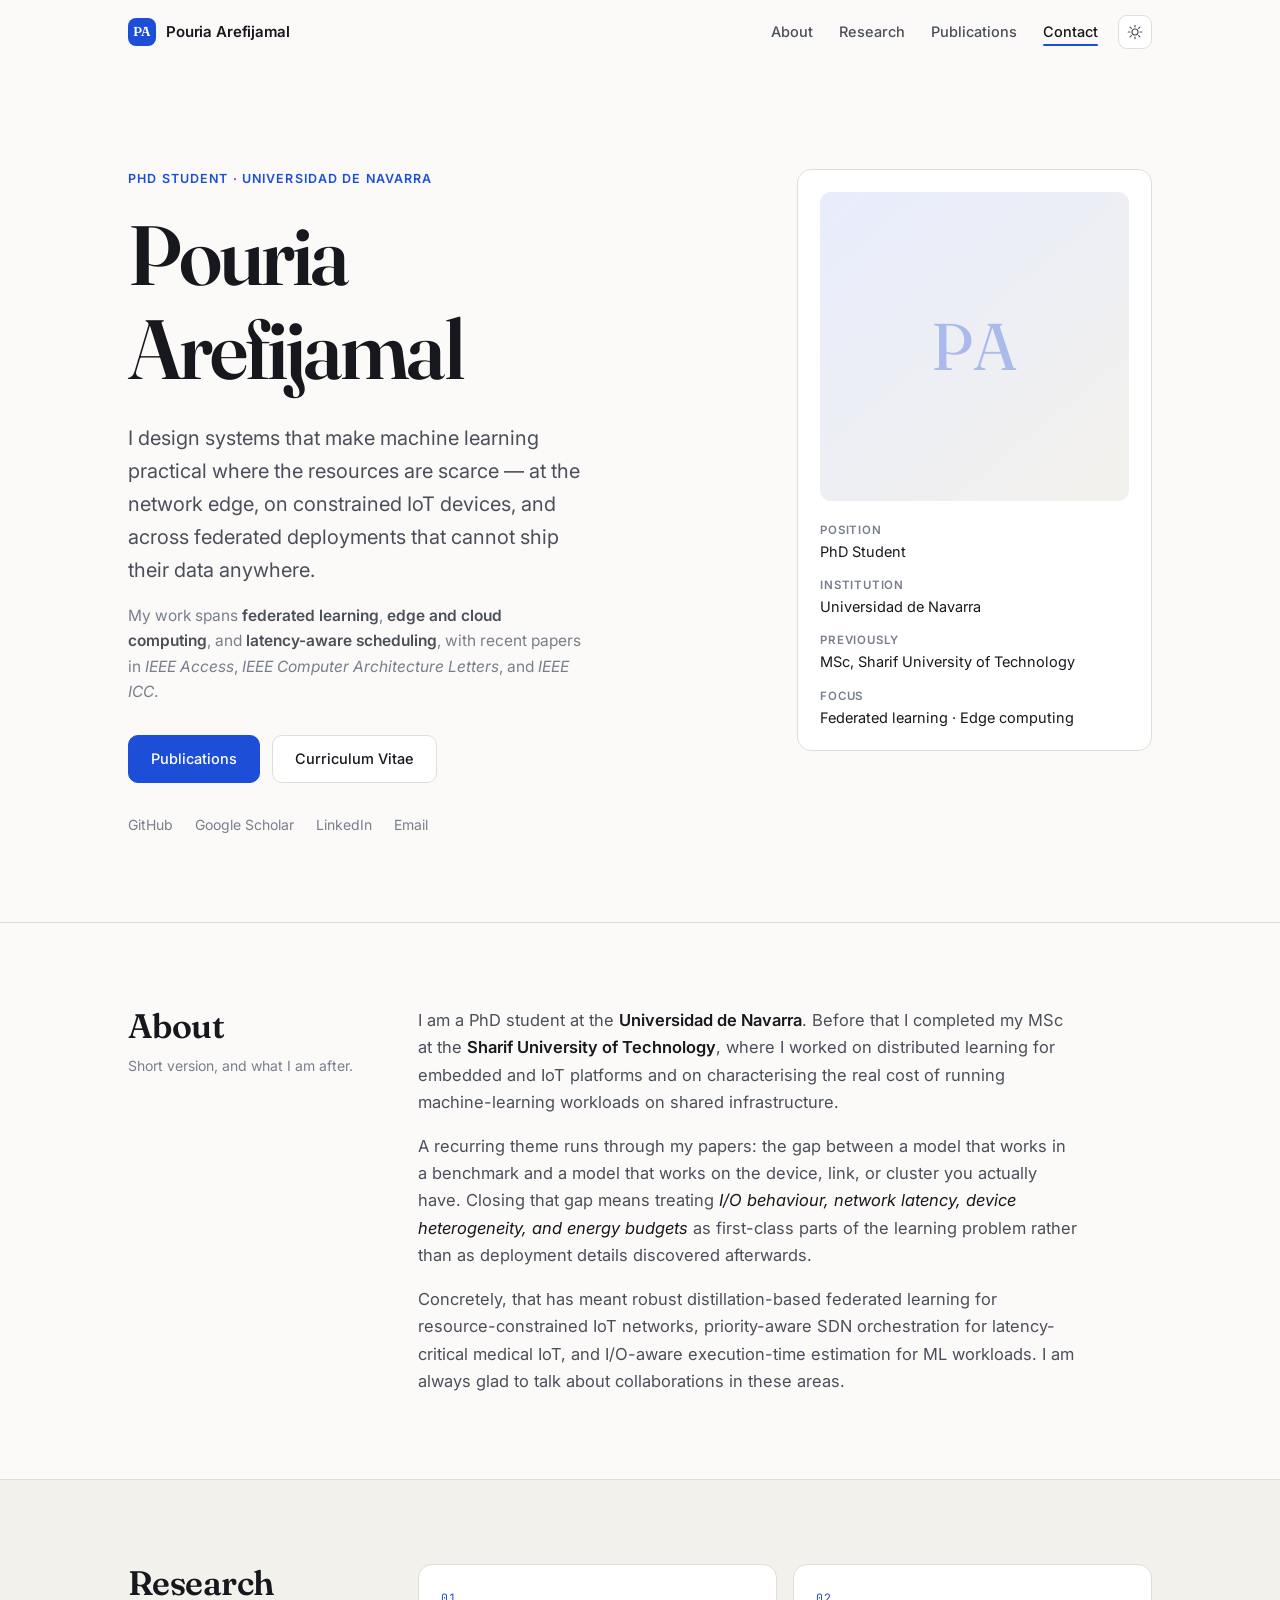
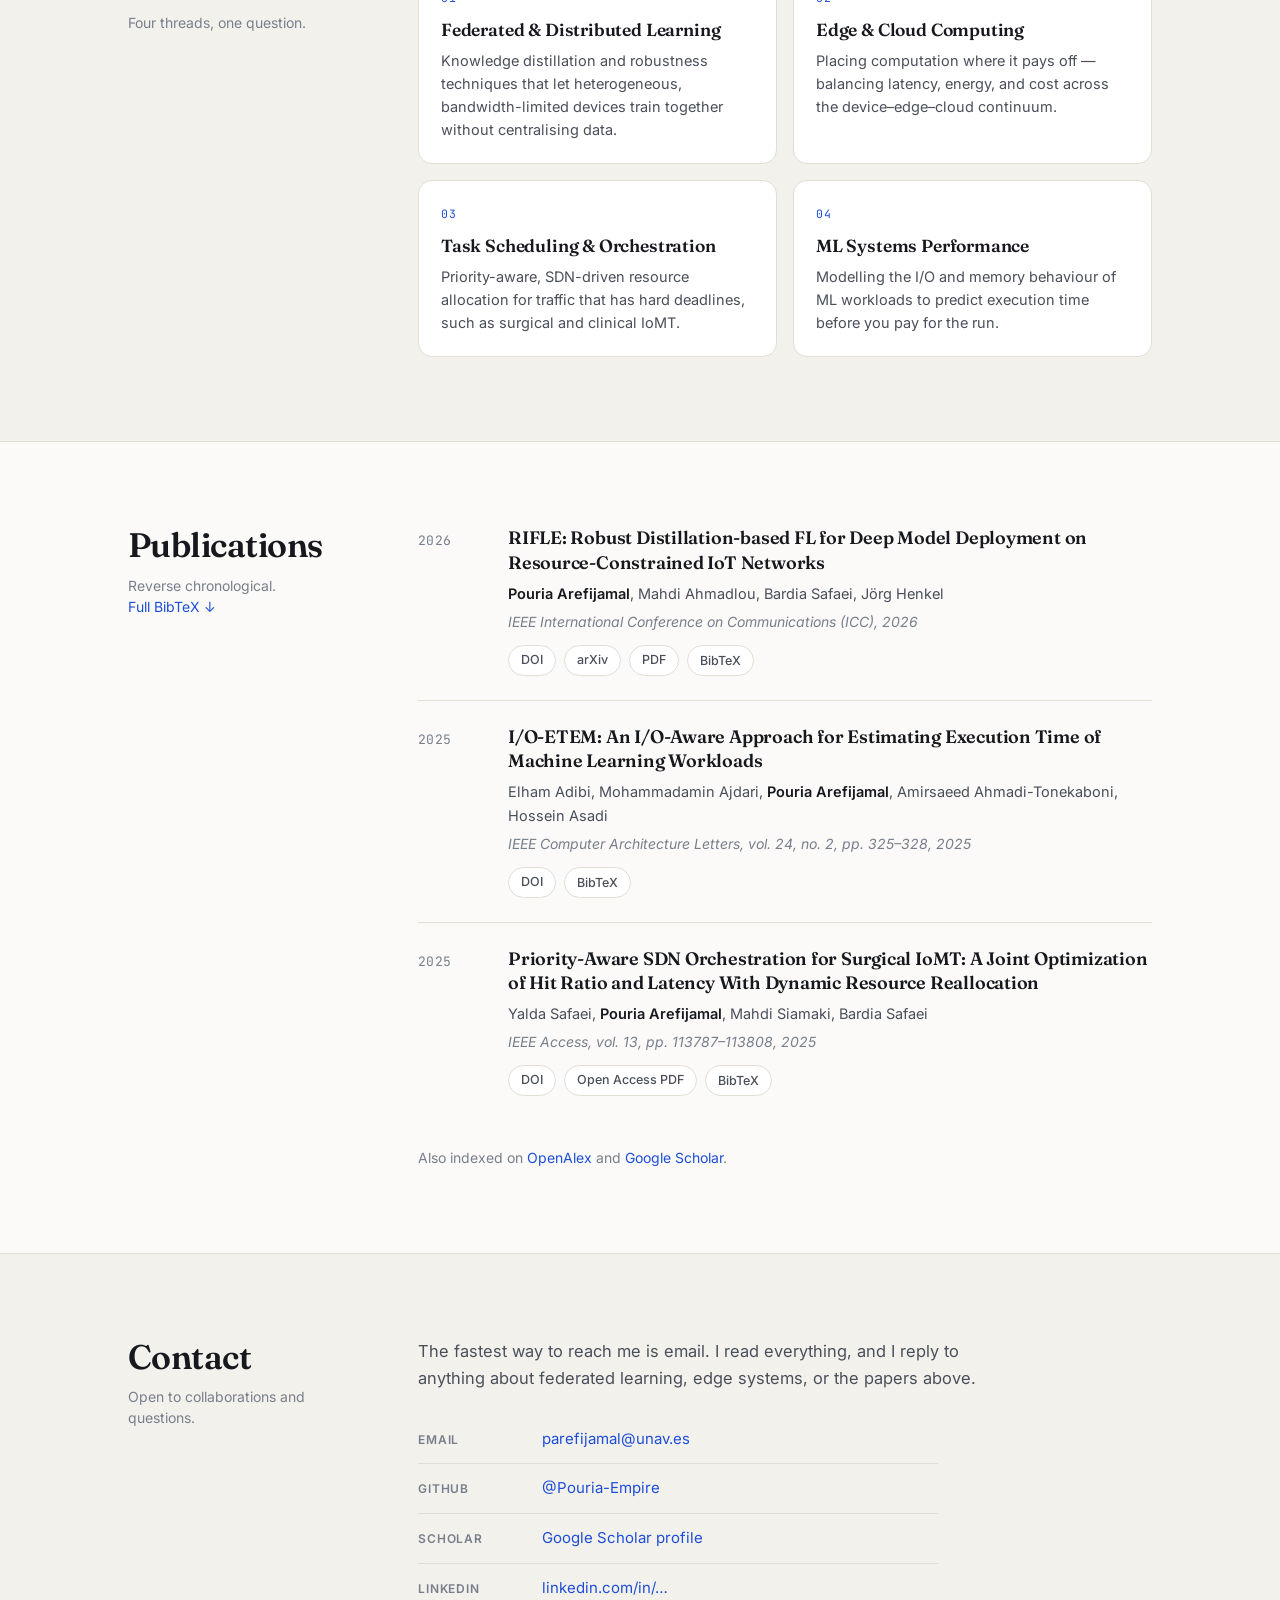
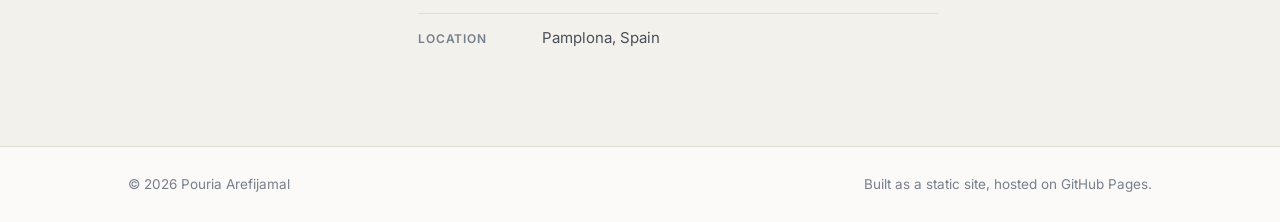
==== index.html @ 4aa2e579 "Personal academic website" ====
<!DOCTYPE html>
<html lang="en">
<head>
<meta charset="utf-8">
<meta name="viewport" content="width=device-width, initial-scale=1">
<title>Pouria Arefijamal — PhD Student, Universidad de Navarra</title>
<meta name="description" content="Pouria Arefijamal is a PhD student at the Universidad de Navarra working on edge computing, federated learning, and resource-aware distributed systems.">
<meta name="author" content="Pouria Arefijamal">
<link rel="canonical" href="https://pouria-empire.github.io/">

<meta property="og:type" content="profile">
<meta property="og:title" content="Pouria Arefijamal">
<meta property="og:description" content="PhD student at the Universidad de Navarra. Edge computing, federated learning, and resource-aware distributed systems.">
<meta property="og:url" content="https://pouria-empire.github.io/">
<meta name="twitter:card" content="summary">

<link rel="icon" href="data:image/svg+xml,<svg xmlns='http://www.w3.org/2000/svg' viewBox='0 0 100 100'><rect width='100' height='100' rx='22' fill='%231d4ed8'/><text y='.9em' x='50%25' text-anchor='middle' font-size='62' font-family='Georgia,serif' fill='white'>P</text></svg>">

<link rel="preconnect" href="https://fonts.googleapis.com">
<link rel="preconnect" href="https://fonts.gstatic.com" crossorigin>
<link href="https://fonts.googleapis.com/css2?family=Fraunces:opsz,wght@9..144,400;9..144,600&family=Inter:wght@400;500;600&family=JetBrains+Mono:wght@400&display=swap" rel="stylesheet">
<link rel="stylesheet" href="assets/css/style.css">

<script type="application/ld+json">
{
  "@context": "https://schema.org",
  "@type": "Person",
  "name": "Pouria Arefijamal",
  "jobTitle": "PhD Student",
  "affiliation": { "@type": "CollegeOrUniversity", "name": "Universidad de Navarra" },
  "alumniOf": { "@type": "CollegeOrUniversity", "name": "Sharif University of Technology" },
  "url": "https://pouria-empire.github.io/",
  "sameAs": [
    "https://github.com/Pouria-Empire",
    "https://scholar.google.com/citations?user=PLACEHOLDER"
  ],
  "knowsAbout": ["Edge Computing", "Federated Learning", "Cloud Computing", "Task Scheduling", "Internet of Things"]
}
</script>
</head>
<body>
<a class="skip" href="#main">Skip to content</a>

<header class="nav">
  <div class="wrap nav-inner">
    <a class="brand" href="#top"><span class="brand-mark">PA</span> <span class="brand-text">Pouria Arefijamal</span></a>
    <nav>
      <ul class="nav-links">
        <li><a href="#about">About</a></li>
        <li><a href="#research">Research</a></li>
        <li><a href="#publications">Publications</a></li>
        <li><a href="#contact">Contact</a></li>
      </ul>
    </nav>
    <button id="theme-toggle" class="theme-btn" type="button" aria-label="Switch colour theme">
      <svg class="i-sun" viewBox="0 0 24 24" aria-hidden="true"><circle cx="12" cy="12" r="4.5"/><path d="M12 1.8v2.6M12 19.6v2.6M4.6 4.6l1.9 1.9M17.5 17.5l1.9 1.9M1.8 12h2.6M19.6 12h2.6M4.6 19.4l1.9-1.9M17.5 6.5l1.9-1.9"/></svg>
      <svg class="i-moon" viewBox="0 0 24 24" aria-hidden="true"><path d="M20.5 14.6A8.6 8.6 0 0 1 9.4 3.5a8.6 8.6 0 1 0 11.1 11.1z"/></svg>
    </button>
  </div>
</header>

<main id="main">

<section id="top" class="hero">
  <div class="wrap hero-grid">
    <div class="hero-text">
      <p class="eyebrow">PhD Student · Universidad de Navarra</p>
      <h1>Pouria<br>Arefijamal</h1>
      <p class="lede">
        I design systems that make machine learning practical where the resources
        are scarce — at the network edge, on constrained IoT devices, and across
        federated deployments that cannot ship their data anywhere.
      </p>
      <p class="sub">
        My work spans <strong>federated learning</strong>, <strong>edge and cloud computing</strong>,
        and <strong>latency-aware scheduling</strong>, with recent papers in
        <em>IEEE Access</em>, <em>IEEE Computer Architecture Letters</em>, and <em>IEEE ICC</em>.
      </p>
      <div class="cta-row">
        <a class="btn btn-primary" href="#publications">Publications</a>
        <a class="btn" href="assets/cv.pdf">Curriculum Vitae</a>
      </div>
      <ul class="social">
        <li><a href="https://github.com/Pouria-Empire" rel="me noopener" target="_blank">GitHub</a></li>
        <li><a href="https://scholar.google.com/citations?user=PLACEHOLDER" rel="me noopener" target="_blank">Google Scholar</a></li>
        <li><a href="https://www.linkedin.com/in/POUR-LINKEDIN-SLUG" rel="me noopener" target="_blank">LinkedIn</a></li>
        <li><a href="mailto:parefijamal@unav.es">Email</a></li>
      </ul>
    </div>

    <aside class="hero-card">
      <div class="portrait" id="portrait">
        <img src="assets/img/portrait.jpg" alt="Portrait of Pouria Arefijamal"
             onerror="this.closest('.portrait').classList.add('is-empty');this.remove();">
        <span class="portrait-fallback" aria-hidden="true">PA</span>
      </div>
      <dl class="facts">
        <div><dt>Position</dt><dd>PhD Student</dd></div>
        <div><dt>Institution</dt><dd>Universidad de Navarra</dd></div>
        <div><dt>Previously</dt><dd>MSc, Sharif University of Technology</dd></div>
        <div><dt>Focus</dt><dd>Federated learning · Edge computing</dd></div>
      </dl>
    </aside>
  </div>
</section>

<section id="about" class="band">
  <div class="wrap two-col">
    <div class="col-head">
      <h2>About</h2>
      <p class="col-note">Short version, and what I am after.</p>
    </div>
    <div class="col-body prose">
      <p>
        I am a PhD student at the <strong>Universidad de Navarra</strong>. Before that I
        completed my MSc at the <strong>Sharif University of Technology</strong>, where I worked
        on distributed learning for embedded and IoT platforms and on characterising the
        real cost of running machine-learning workloads on shared infrastructure.
      </p>
      <p>
        A recurring theme runs through my papers: the gap between a model that works in
        a benchmark and a model that works on the device, link, or cluster you actually have.
        Closing that gap means treating <em>I/O behaviour, network latency, device
        heterogeneity, and energy budgets</em> as first-class parts of the learning
        problem rather than as deployment details discovered afterwards.
      </p>
      <p>
        Concretely, that has meant robust distillation-based federated learning for
        resource-constrained IoT networks, priority-aware SDN orchestration for
        latency-critical medical IoT, and I/O-aware execution-time estimation for
        ML workloads. I am always glad to talk about collaborations in these areas.
      </p>
    </div>
  </div>
</section>

<section id="research" class="band alt">
  <div class="wrap two-col">
    <div class="col-head">
      <h2>Research</h2>
      <p class="col-note">Four threads, one question.</p>
    </div>
    <div class="col-body">
      <ul class="cards">
        <li class="card">
          <span class="card-num">01</span>
          <h3>Federated &amp; Distributed Learning</h3>
          <p>Knowledge distillation and robustness techniques that let heterogeneous,
             bandwidth-limited devices train together without centralising data.</p>
        </li>
        <li class="card">
          <span class="card-num">02</span>
          <h3>Edge &amp; Cloud Computing</h3>
          <p>Placing computation where it pays off — balancing latency, energy, and
             cost across the device–edge–cloud continuum.</p>
        </li>
        <li class="card">
          <span class="card-num">03</span>
          <h3>Task Scheduling &amp; Orchestration</h3>
          <p>Priority-aware, SDN-driven resource allocation for traffic that has
             hard deadlines, such as surgical and clinical IoMT.</p>
        </li>
        <li class="card">
          <span class="card-num">04</span>
          <h3>ML Systems Performance</h3>
          <p>Modelling the I/O and memory behaviour of ML workloads to predict
             execution time before you pay for the run.</p>
        </li>
      </ul>
    </div>
  </div>
</section>

<section id="publications" class="band">
  <div class="wrap two-col">
    <div class="col-head">
      <h2>Publications</h2>
      <p class="col-note">Reverse chronological. <a href="publications.bib">Full BibTeX ↓</a></p>
    </div>
    <div class="col-body">
      <ol class="pubs">

        <li class="pub" id="pub-rifle">
          <div class="pub-year">2026</div>
          <div class="pub-body">
            <h3 class="pub-title">RIFLE: Robust Distillation-based FL for Deep Model Deployment on Resource-Constrained IoT Networks</h3>
            <p class="pub-authors"><strong>Pouria Arefijamal</strong>, Mahdi Ahmadlou, Bardia Safaei, Jörg Henkel</p>
            <p class="pub-venue">IEEE International Conference on Communications (ICC), 2026</p>
            <p class="pub-links">
              <a href="https://doi.org/10.1109/icc59461.2026.11586932" target="_blank" rel="noopener">DOI</a>
              <a href="https://arxiv.org/abs/2602.08446" target="_blank" rel="noopener">arXiv</a>
              <a href="https://arxiv.org/pdf/2602.08446" target="_blank" rel="noopener">PDF</a>
              <button class="bib-btn" type="button" data-bib="rifle">BibTeX</button>
            </p>
            <pre class="bib" id="bib-rifle" hidden>@inproceedings{arefijamal2026rifle,
  title     = {{RIFLE}: Robust Distillation-based {FL} for Deep Model Deployment on Resource-Constrained {IoT} Networks},
  author    = {Arefijamal, Pouria and Ahmadlou, Mahdi and Safaei, Bardia and Henkel, J{\"o}rg},
  booktitle = {IEEE International Conference on Communications (ICC)},
  year      = {2026},
  doi       = {10.1109/ICC59461.2026.11586932}
}</pre>
          </div>
        </li>

        <li class="pub" id="pub-ioetem">
          <div class="pub-year">2025</div>
          <div class="pub-body">
            <h3 class="pub-title">I/O-ETEM: An I/O-Aware Approach for Estimating Execution Time of Machine Learning Workloads</h3>
            <p class="pub-authors">Elham Adibi, Mohammadamin Ajdari, <strong>Pouria Arefijamal</strong>, Amirsaeed Ahmadi-Tonekaboni, Hossein Asadi</p>
            <p class="pub-venue">IEEE Computer Architecture Letters, vol. 24, no. 2, pp. 325–328, 2025</p>
            <p class="pub-links">
              <a href="https://doi.org/10.1109/lca.2025.3620629" target="_blank" rel="noopener">DOI</a>
              <button class="bib-btn" type="button" data-bib="ioetem">BibTeX</button>
            </p>
            <pre class="bib" id="bib-ioetem" hidden>@article{adibi2025ioetem,
  title   = {{I/O-ETEM}: An {I/O}-Aware Approach for Estimating Execution Time of Machine Learning Workloads},
  author  = {Adibi, Elham and Ajdari, Mohammadamin and Arefijamal, Pouria and Ahmadi-Tonekaboni, Amirsaeed and Asadi, Hossein},
  journal = {IEEE Computer Architecture Letters},
  volume  = {24},
  number  = {2},
  pages   = {325--328},
  year    = {2025},
  doi     = {10.1109/LCA.2025.3620629}
}</pre>
          </div>
        </li>

        <li class="pub" id="pub-iomt">
          <div class="pub-year">2025</div>
          <div class="pub-body">
            <h3 class="pub-title">Priority-Aware SDN Orchestration for Surgical IoMT: A Joint Optimization of Hit Ratio and Latency With Dynamic Resource Reallocation</h3>
            <p class="pub-authors">Yalda Safaei, <strong>Pouria Arefijamal</strong>, Mahdi Siamaki, Bardia Safaei</p>
            <p class="pub-venue">IEEE Access, vol. 13, pp. 113787–113808, 2025</p>
            <p class="pub-links">
              <a href="https://doi.org/10.1109/access.2025.3583899" target="_blank" rel="noopener">DOI</a>
              <a href="https://doi.org/10.1109/access.2025.3583899" target="_blank" rel="noopener">Open Access PDF</a>
              <button class="bib-btn" type="button" data-bib="iomt">BibTeX</button>
            </p>
            <pre class="bib" id="bib-iomt" hidden>@article{safaei2025priority,
  title   = {Priority-Aware {SDN} Orchestration for Surgical {IoMT}: A Joint Optimization of Hit Ratio and Latency With Dynamic Resource Reallocation},
  author  = {Safaei, Yalda and Arefijamal, Pouria and Siamaki, Mahdi and Safaei, Bardia},
  journal = {IEEE Access},
  volume  = {13},
  pages   = {113787--113808},
  year    = {2025},
  doi     = {10.1109/ACCESS.2025.3583899}
}</pre>
          </div>
        </li>

      </ol>
      <p class="pub-foot">
        Also indexed on
        <a href="https://openalex.org/A5118664038" target="_blank" rel="noopener">OpenAlex</a> and
        <a href="https://scholar.google.com/citations?user=PLACEHOLDER" target="_blank" rel="noopener">Google Scholar</a>.
      </p>
    </div>
  </div>
</section>

<section id="contact" class="band alt">
  <div class="wrap two-col">
    <div class="col-head">
      <h2>Contact</h2>
      <p class="col-note">Open to collaborations and questions.</p>
    </div>
    <div class="col-body">
      <p class="contact-lede">
        The fastest way to reach me is email. I read everything, and I reply to
        anything about federated learning, edge systems, or the papers above.
      </p>
      <ul class="contact-list">
        <li><span>Email</span><a href="mailto:parefijamal@unav.es">parefijamal@unav.es</a></li>
        <li><span>GitHub</span><a href="https://github.com/Pouria-Empire" target="_blank" rel="noopener">@Pouria-Empire</a></li>
        <li><span>Scholar</span><a href="https://scholar.google.com/citations?user=PLACEHOLDER" target="_blank" rel="noopener">Google Scholar profile</a></li>
        <li><span>LinkedIn</span><a href="https://www.linkedin.com/in/POUR-LINKEDIN-SLUG" target="_blank" rel="noopener">linkedin.com/in/…</a></li>
        <li><span>Location</span><span class="plain">Pamplona, Spain</span></li>
      </ul>
    </div>
  </div>
</section>

</main>

<footer class="foot">
  <div class="wrap foot-inner">
    <p>© <span id="year">2026</span> Pouria Arefijamal</p>
    <p class="foot-meta">Built as a static site, hosted on GitHub Pages.</p>
  </div>
</footer>

<script src="assets/js/main.js"></script>
</body>
</html>
---- assets/css/style.css ----
/* ---------- tokens ---------- */
:root{
  --bg:#fbfaf8;
  --bg-alt:#f3f1ec;
  --surface:#ffffff;
  --ink:#16181d;
  --ink-soft:#4a4f5a;
  --ink-mute:#787f8c;
  --line:#e2ded6;
  --accent:#1d4ed8;
  --accent-soft:#e8edfd;
  --radius:14px;
  --serif:"Fraunces",Georgia,"Times New Roman",serif;
  --sans:"Inter",system-ui,-apple-system,"Segoe UI",sans-serif;
  --mono:"JetBrains Mono",ui-monospace,"SF Mono",Menlo,monospace;
  --wrap:1080px;
}
@media (prefers-color-scheme:dark){
  :root:not([data-theme="light"]){
    --bg:#0e1013;
    --bg-alt:#14171c;
    --surface:#181c22;
    --ink:#eceef2;
    --ink-soft:#b3bac6;
    --ink-mute:#858d9b;
    --line:#262b33;
    --accent:#7ea2ff;
    --accent-soft:#1b2540;
  }
}
:root[data-theme="dark"]{
  --bg:#0e1013;
  --bg-alt:#14171c;
  --surface:#181c22;
  --ink:#eceef2;
  --ink-soft:#b3bac6;
  --ink-mute:#858d9b;
  --line:#262b33;
  --accent:#7ea2ff;
  --accent-soft:#1b2540;
}

/* ---------- base ---------- */
*{box-sizing:border-box}
html{scroll-behavior:smooth;scroll-padding-top:80px}
body{
  margin:0;background:var(--bg);color:var(--ink);
  font-family:var(--sans);font-size:16.5px;line-height:1.65;
  -webkit-font-smoothing:antialiased;
}
a{color:var(--accent);text-decoration:none}
a:hover{text-decoration:underline;text-underline-offset:3px}
h1,h2,h3{font-family:var(--serif);font-weight:600;letter-spacing:-.015em;line-height:1.12;margin:0}
.wrap{max-width:var(--wrap);margin:0 auto;padding:0 28px}
.skip{position:absolute;left:-9999px}
.skip:focus{left:12px;top:12px;z-index:99;background:var(--accent);color:#fff;padding:10px 16px;border-radius:8px}
:focus-visible{outline:2px solid var(--accent);outline-offset:3px;border-radius:4px}

/* ---------- nav ---------- */
.nav{
  position:sticky;top:0;z-index:50;
  background:color-mix(in srgb,var(--bg) 85%,transparent);
  backdrop-filter:blur(12px);border-bottom:1px solid transparent;
  transition:border-color .2s;
}
.nav.scrolled{border-bottom-color:var(--line)}
.nav-inner{display:flex;align-items:center;gap:20px;height:64px}
.brand{
  display:flex;align-items:center;gap:10px;color:var(--ink);
  font-weight:600;font-size:15px;letter-spacing:-.01em;margin-right:auto;
}
.brand:hover{text-decoration:none}
.brand-mark{
  display:grid;place-items:center;width:28px;height:28px;border-radius:8px;
  background:var(--accent);color:#fff;font-family:var(--serif);font-size:13px;
}
.nav-inner>nav{min-width:0;overflow-x:auto;overflow-y:hidden;padding-bottom:8px;margin-bottom:-8px;scrollbar-width:none;-ms-overflow-style:none}
.nav-inner>nav::-webkit-scrollbar{display:none}
.nav-links{display:flex;flex-wrap:nowrap;gap:26px;list-style:none;margin:0;padding:0;white-space:nowrap}
.nav-links a{color:var(--ink-soft);font-size:14.5px;font-weight:500;position:relative}
.nav-links a:hover{color:var(--ink);text-decoration:none}
.nav-links a.active{color:var(--ink)}
.nav-links a.active::after{
  content:"";position:absolute;left:0;right:0;bottom:-6px;height:2px;
  background:var(--accent);border-radius:2px;
}
.theme-btn{
  display:grid;place-items:center;width:34px;height:34px;flex:none;
  border:1px solid var(--line);border-radius:9px;background:var(--surface);
  color:var(--ink-soft);cursor:pointer;transition:color .15s,border-color .15s;
}
.theme-btn:hover{color:var(--ink);border-color:var(--ink-mute)}
.theme-btn svg{width:16px;height:16px;fill:none;stroke:currentColor;stroke-width:1.7;stroke-linecap:round}
.i-moon{display:none}
:root[data-theme="dark"] .i-sun{display:none}
:root[data-theme="dark"] .i-moon{display:block}
@media (prefers-color-scheme:dark){
  :root:not([data-theme="light"]) .i-sun{display:none}
  :root:not([data-theme="light"]) .i-moon{display:block}
}
/* small screens: keep navigation, drop the wordmark */
@media (max-width:660px){
  .brand-text{display:none}
  .brand{margin-right:12px}
  .nav-inner{gap:12px}
  .nav-links{gap:16px}
  .nav-links a{font-size:13.5px}
}
@media (max-width:420px){
  .wrap{padding:0 16px}
  .nav-links{gap:12px}
  .nav-links a{font-size:12.5px}
}
@media (max-width:380px){
  .wrap{padding:0 14px}
  .nav-inner{gap:8px}
  .nav-links{gap:10px}
  .nav-links a{font-size:11.5px;letter-spacing:-.01em}
}

/* ---------- hero ---------- */
.hero{padding:clamp(56px,9vw,104px) 0 clamp(48px,7vw,84px)}
.hero-grid{display:grid;grid-template-columns:minmax(0,1.45fr) minmax(0,.85fr);gap:clamp(32px,5vw,64px);align-items:start}
.eyebrow{
  margin:0 0 18px;font-size:12.5px;font-weight:600;letter-spacing:.09em;
  text-transform:uppercase;color:var(--accent);
}
.hero h1{font-size:clamp(46px,8.2vw,84px);letter-spacing:-.035em;margin-bottom:26px}
.lede{font-size:clamp(17.5px,2.1vw,20px);color:var(--ink-soft);margin:0 0 16px;max-width:36ch}
.sub{font-size:15.5px;color:var(--ink-mute);margin:0 0 30px;max-width:46ch}
.sub strong{color:var(--ink-soft);font-weight:600}
.cta-row{display:flex;flex-wrap:wrap;gap:12px;margin-bottom:28px}
.btn{
  display:inline-block;padding:11px 22px;border-radius:10px;
  border:1px solid var(--line);background:var(--surface);
  color:var(--ink);font-size:14.5px;font-weight:500;transition:all .15s;
}
.btn:hover{text-decoration:none;border-color:var(--ink-mute);transform:translateY(-1px)}
.btn-primary{background:var(--accent);border-color:var(--accent);color:#fff}
.btn-primary:hover{filter:brightness(1.08);border-color:var(--accent)}
.social{display:flex;flex-wrap:wrap;gap:8px 22px;list-style:none;margin:0;padding:0}
.social a{font-size:14px;color:var(--ink-mute)}
.social a:hover{color:var(--accent)}

.hero-card{
  background:var(--surface);border:1px solid var(--line);
  border-radius:var(--radius);padding:22px;
}
.portrait{
  position:relative;aspect-ratio:1/1;border-radius:11px;overflow:hidden;
  background:linear-gradient(140deg,var(--accent-soft),var(--bg-alt));
  display:grid;place-items:center;margin-bottom:20px;
}
.portrait img{width:100%;height:100%;object-fit:cover;display:block;position:relative;z-index:1}
.portrait-fallback{
  position:absolute;font-family:var(--serif);font-size:clamp(48px,7vw,66px);
  color:var(--accent);opacity:.32;letter-spacing:.02em;
}
.facts{margin:0;display:grid;gap:14px}
.facts>div{display:grid;gap:2px}
.facts dt{font-size:11.5px;font-weight:600;letter-spacing:.07em;text-transform:uppercase;color:var(--ink-mute)}
.facts dd{margin:0;font-size:14.5px;color:var(--ink);line-height:1.4}
@media (max-width:840px){
  .hero-grid{grid-template-columns:1fr}
  .hero-card{max-width:400px}
}

/* ---------- bands ---------- */
.band{padding:clamp(52px,7vw,84px) 0;border-top:1px solid var(--line)}
.band.alt{background:var(--bg-alt)}
.two-col{display:grid;grid-template-columns:minmax(0,230px) minmax(0,1fr);gap:clamp(28px,5vw,60px);align-items:start}
.col-head h2{font-size:clamp(26px,3.4vw,34px);margin-bottom:10px}
.col-note{margin:0;font-size:14px;color:var(--ink-mute);line-height:1.5}
.col-note a{white-space:nowrap}
@media (max-width:760px){.two-col{grid-template-columns:1fr;gap:24px}}

.prose p{margin:0 0 17px;color:var(--ink-soft);max-width:66ch;font-size:16.5px}
.prose p:last-child{margin-bottom:0}
.prose strong{color:var(--ink);font-weight:600}
.prose em{color:var(--ink)}

/* ---------- research cards ---------- */
.cards{list-style:none;margin:0;padding:0;display:grid;grid-template-columns:repeat(auto-fit,minmax(250px,1fr));gap:16px}
.card{
  position:relative;background:var(--surface);border:1px solid var(--line);
  border-radius:var(--radius);padding:24px 22px 22px;transition:transform .18s,border-color .18s;
}
.card:hover{transform:translateY(-3px);border-color:var(--accent)}
.card-num{
  display:block;font-family:var(--mono);font-size:11.5px;color:var(--accent);
  letter-spacing:.06em;margin-bottom:12px;
}
.card h3{font-size:17.5px;margin-bottom:9px;letter-spacing:-.01em}
.card p{margin:0;font-size:14.5px;color:var(--ink-soft);line-height:1.6}

/* ---------- publications ---------- */
.pubs{list-style:none;margin:0;padding:0;counter-reset:none}
.pub{display:grid;grid-template-columns:70px minmax(0,1fr);gap:20px;padding:24px 0;border-top:1px solid var(--line)}
.pub:first-child{border-top:none;padding-top:0}
.pub-year{
  font-family:var(--mono);font-size:13px;color:var(--ink-mute);
  padding-top:4px;letter-spacing:.02em;
}
.pub-title{font-size:18px;line-height:1.35;margin-bottom:7px;letter-spacing:-.012em}
.pub-authors{margin:0 0 4px;font-size:14.5px;color:var(--ink-soft)}
.pub-authors strong{color:var(--ink);font-weight:600}
.pub-venue{margin:0 0 12px;font-size:14px;color:var(--ink-mute);font-style:italic}
.pub-links{display:flex;flex-wrap:wrap;gap:8px;margin:0}
.pub-links a,.bib-btn{
  display:inline-block;padding:4px 12px;border-radius:999px;
  border:1px solid var(--line);background:var(--surface);
  font-size:12.5px;font-weight:500;color:var(--ink-soft);
  font-family:var(--sans);cursor:pointer;transition:all .15s;
}
.pub-links a:hover,.bib-btn:hover{
  text-decoration:none;color:var(--accent);border-color:var(--accent);background:var(--accent-soft);
}
.bib-btn.open{color:var(--accent);border-color:var(--accent);background:var(--accent-soft)}
.bib{
  margin:14px 0 0;padding:16px;border-radius:10px;overflow-x:auto;
  background:var(--bg-alt);border:1px solid var(--line);
  font-family:var(--mono);font-size:12.5px;line-height:1.65;color:var(--ink-soft);
  white-space:pre;
}
.band.alt .bib{background:var(--bg)}
.pub-foot{margin:26px 0 0;font-size:14px;color:var(--ink-mute)}
@media (max-width:560px){
  .pub{grid-template-columns:1fr;gap:8px}
  .pub-year{padding-top:0}
}

/* ---------- contact ---------- */
.contact-lede{margin:0 0 22px;color:var(--ink-soft);max-width:56ch}
.contact-list{list-style:none;margin:0;padding:0;display:grid;gap:0;max-width:520px}
.contact-list li{
  display:grid;grid-template-columns:110px minmax(0,1fr);gap:14px;
  padding:12px 0;border-bottom:1px solid var(--line);align-items:baseline;
}
.contact-list li:last-child{border-bottom:none}
.contact-list span{font-size:12px;font-weight:600;letter-spacing:.07em;text-transform:uppercase;color:var(--ink-mute)}
.contact-list .plain{font-size:15px;font-weight:400;letter-spacing:0;text-transform:none;color:var(--ink-soft)}
.contact-list a{font-size:15px;word-break:break-word}
@media (max-width:460px){.contact-list li{grid-template-columns:1fr;gap:3px}}

/* ---------- footer ---------- */
.foot{border-top:1px solid var(--line);padding:26px 0;background:var(--bg)}
.foot-inner{display:flex;flex-wrap:wrap;gap:8px 20px;justify-content:space-between;align-items:center}
.foot p{margin:0;font-size:13.5px;color:var(--ink-mute)}

/* ---------- motion ---------- */
.reveal{opacity:0;transform:translateY(14px)}
.reveal.in{opacity:1;transform:none;transition:opacity .55s ease,transform .55s cubic-bezier(.22,.7,.3,1)}
@media (prefers-reduced-motion:reduce){
  html{scroll-behavior:auto}
  .reveal,.reveal.in{opacity:1;transform:none;transition:none}
  .card:hover,.btn:hover{transform:none}
}
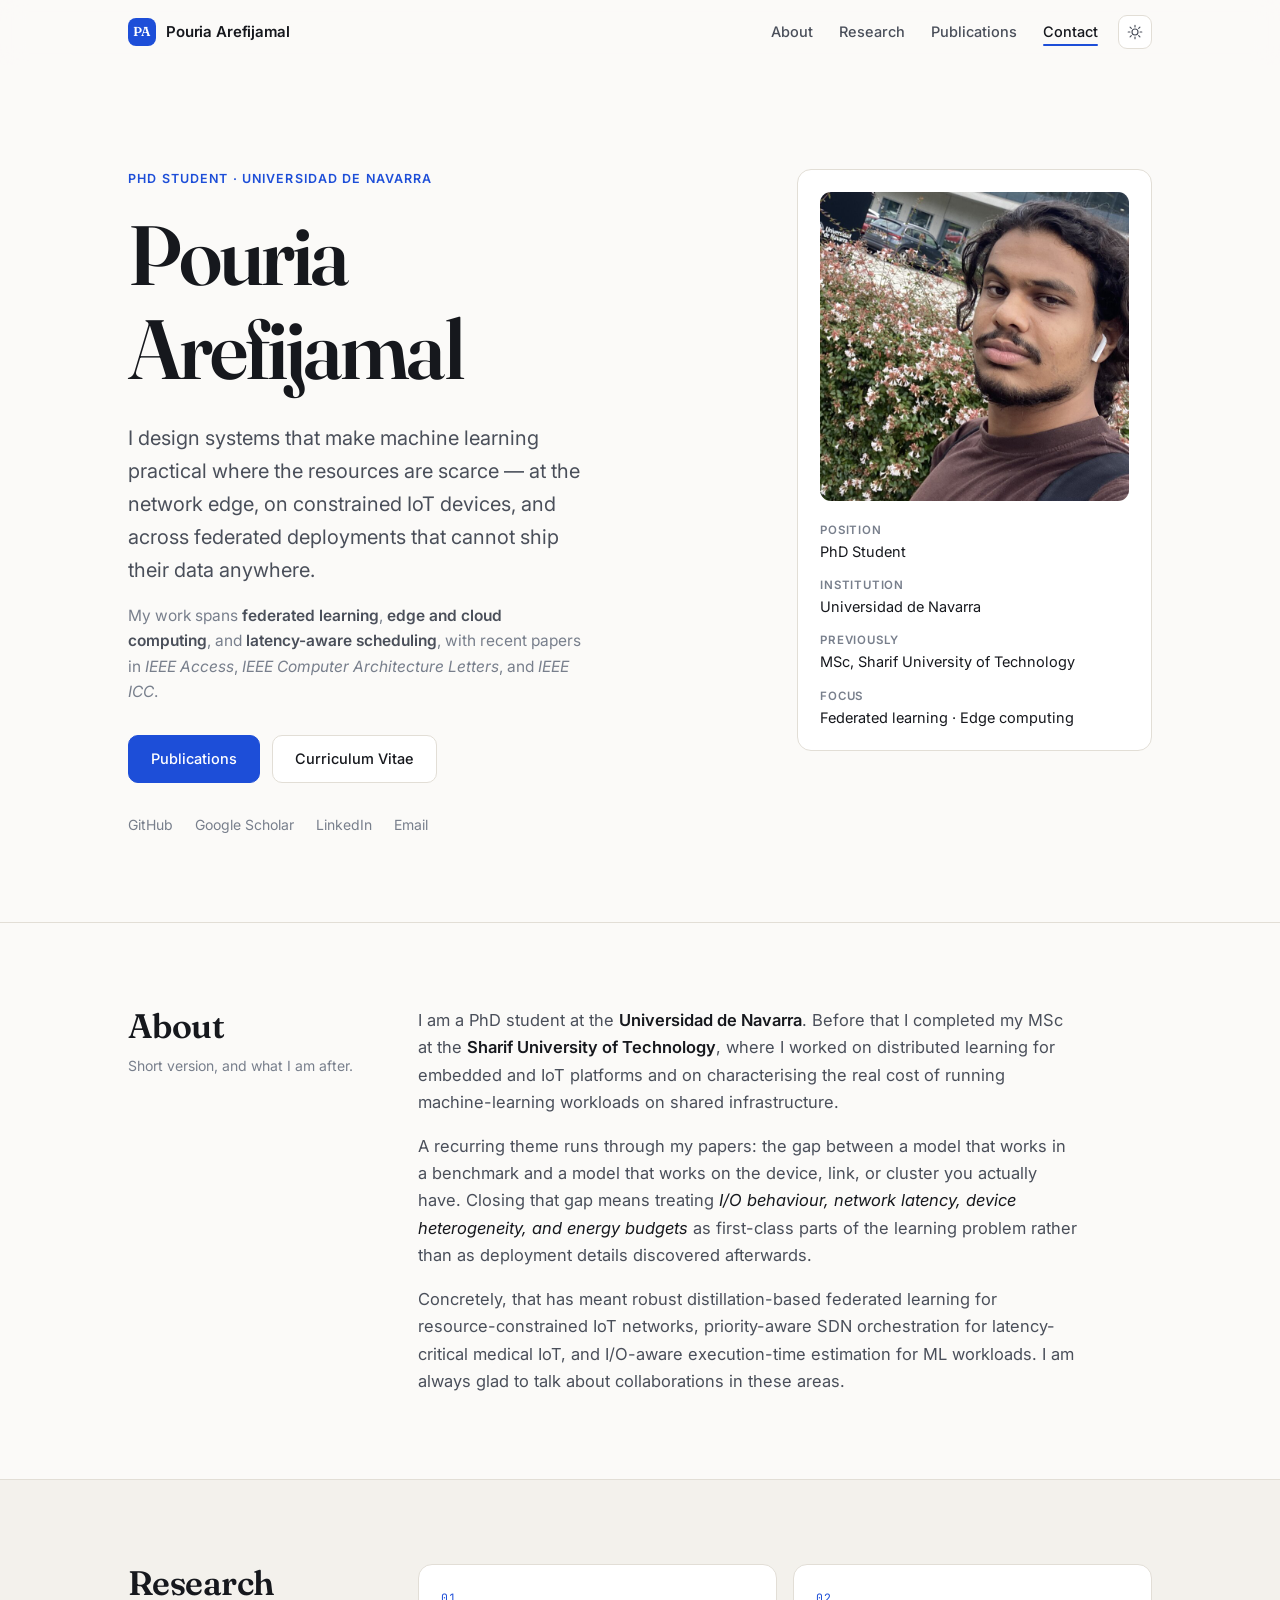
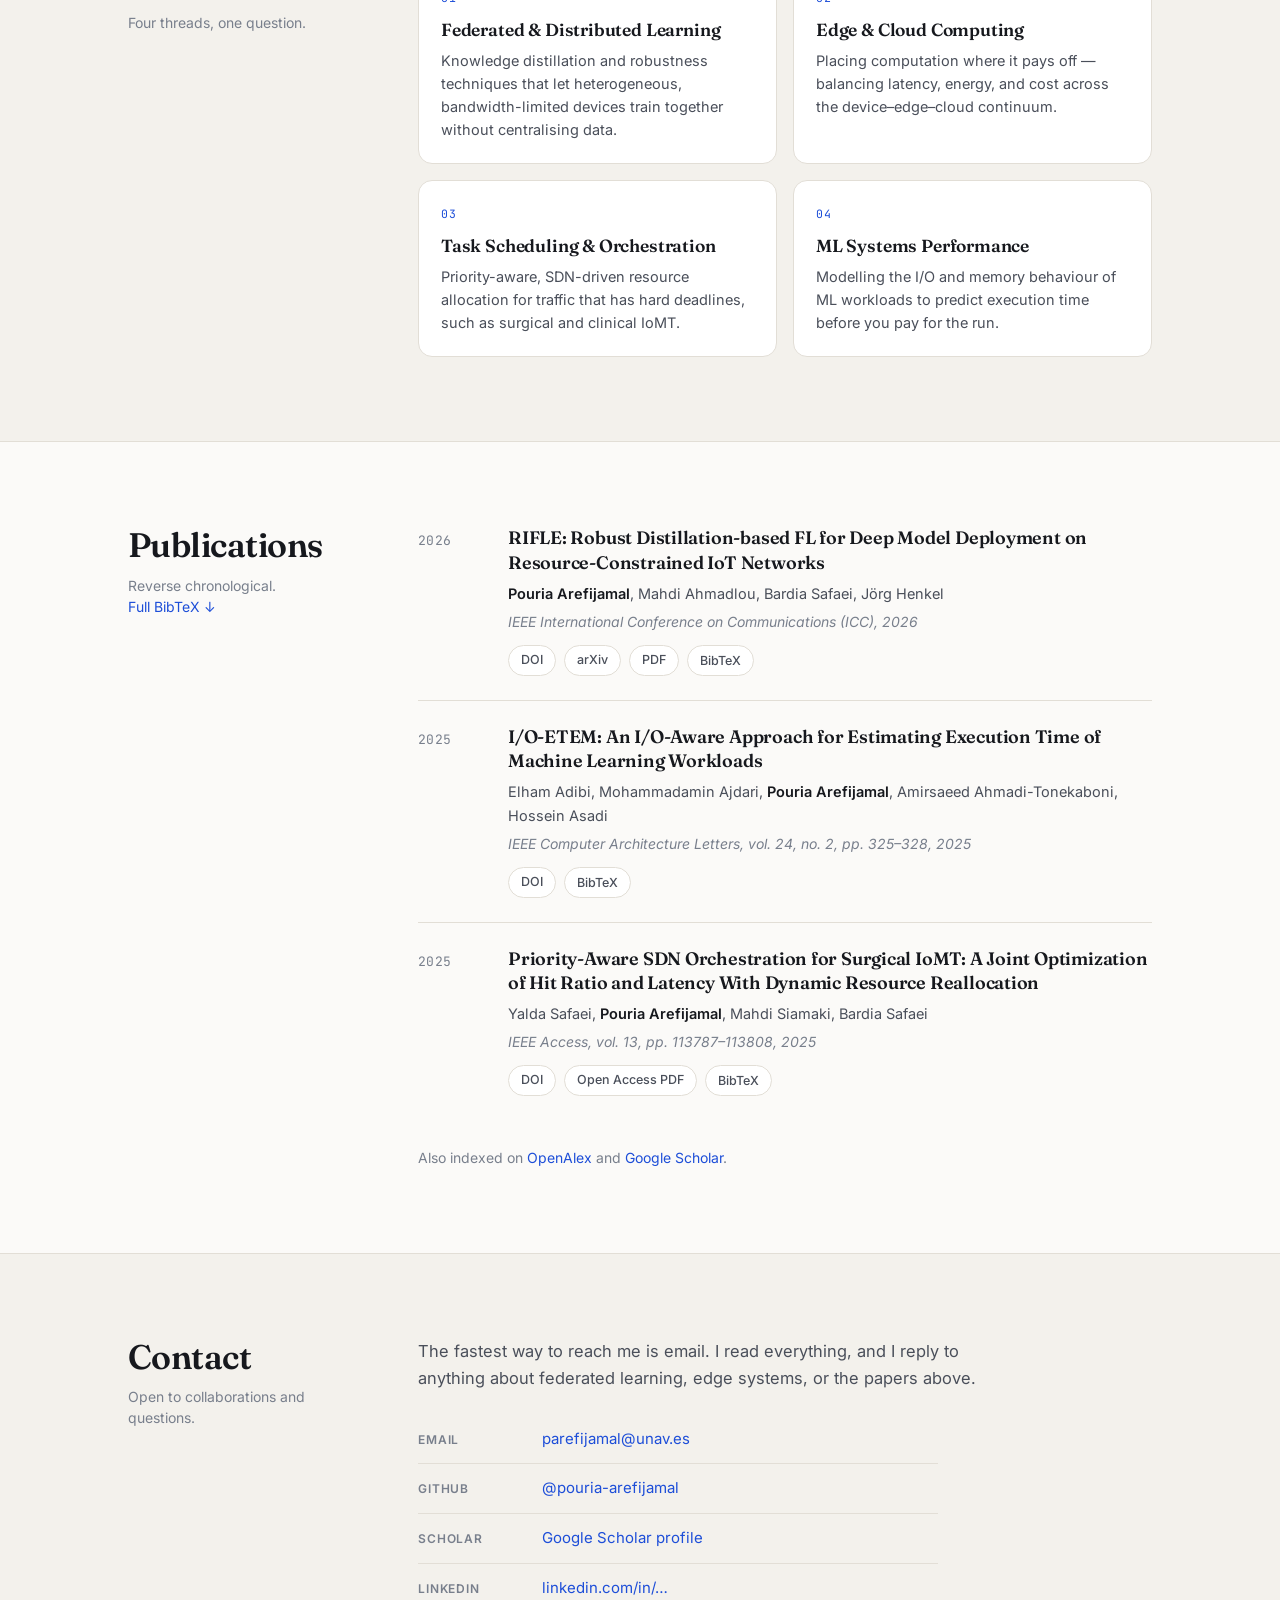
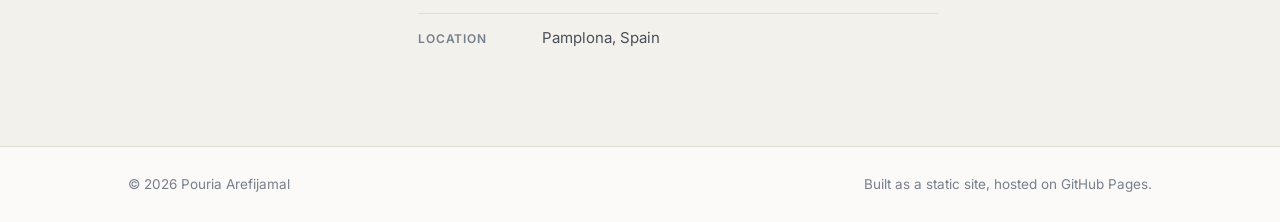
==== commit a01be4d3: "Add portrait photo and switch site URL to pouria-arefijamal.github.io" ====
--- a/index.html
+++ b/index.html
@@ -6,12 +6,12 @@
 <title>Pouria Arefijamal — PhD Student, Universidad de Navarra</title>
 <meta name="description" content="Pouria Arefijamal is a PhD student at the Universidad de Navarra working on edge computing, federated learning, and resource-aware distributed systems.">
 <meta name="author" content="Pouria Arefijamal">
-<link rel="canonical" href="https://pouria-empire.github.io/">
+<link rel="canonical" href="https://pouria-arefijamal.github.io/">
 
 <meta property="og:type" content="profile">
 <meta property="og:title" content="Pouria Arefijamal">
 <meta property="og:description" content="PhD student at the Universidad de Navarra. Edge computing, federated learning, and resource-aware distributed systems.">
-<meta property="og:url" content="https://pouria-empire.github.io/">
+<meta property="og:url" content="https://pouria-arefijamal.github.io/">
 <meta name="twitter:card" content="summary">
 
 <link rel="icon" href="data:image/svg+xml,<svg xmlns='http://www.w3.org/2000/svg' viewBox='0 0 100 100'><rect width='100' height='100' rx='22' fill='%231d4ed8'/><text y='.9em' x='50%25' text-anchor='middle' font-size='62' font-family='Georgia,serif' fill='white'>P</text></svg>">
@@ -29,9 +29,9 @@
   "jobTitle": "PhD Student",
   "affiliation": { "@type": "CollegeOrUniversity", "name": "Universidad de Navarra" },
   "alumniOf": { "@type": "CollegeOrUniversity", "name": "Sharif University of Technology" },
-  "url": "https://pouria-empire.github.io/",
+  "url": "https://pouria-arefijamal.github.io/",
   "sameAs": [
-    "https://github.com/Pouria-Empire",
+    "https://github.com/pouria-arefijamal",
     "https://scholar.google.com/citations?user=PLACEHOLDER"
   ],
   "knowsAbout": ["Edge Computing", "Federated Learning", "Cloud Computing", "Task Scheduling", "Internet of Things"]
@@ -81,7 +81,7 @@
         <a class="btn" href="assets/cv.pdf">Curriculum Vitae</a>
       </div>
       <ul class="social">
-        <li><a href="https://github.com/Pouria-Empire" rel="me noopener" target="_blank">GitHub</a></li>
+        <li><a href="https://github.com/pouria-arefijamal" rel="me noopener" target="_blank">GitHub</a></li>
         <li><a href="https://scholar.google.com/citations?user=PLACEHOLDER" rel="me noopener" target="_blank">Google Scholar</a></li>
         <li><a href="https://www.linkedin.com/in/POUR-LINKEDIN-SLUG" rel="me noopener" target="_blank">LinkedIn</a></li>
         <li><a href="mailto:parefijamal@unav.es">Email</a></li>
@@ -271,7 +271,7 @@
       </p>
       <ul class="contact-list">
         <li><span>Email</span><a href="mailto:parefijamal@unav.es">parefijamal@unav.es</a></li>
-        <li><span>GitHub</span><a href="https://github.com/Pouria-Empire" target="_blank" rel="noopener">@Pouria-Empire</a></li>
+        <li><span>GitHub</span><a href="https://github.com/pouria-arefijamal" target="_blank" rel="noopener">@pouria-arefijamal</a></li>
         <li><span>Scholar</span><a href="https://scholar.google.com/citations?user=PLACEHOLDER" target="_blank" rel="noopener">Google Scholar profile</a></li>
         <li><span>LinkedIn</span><a href="https://www.linkedin.com/in/POUR-LINKEDIN-SLUG" target="_blank" rel="noopener">linkedin.com/in/…</a></li>
         <li><span>Location</span><span class="plain">Pamplona, Spain</span></li>
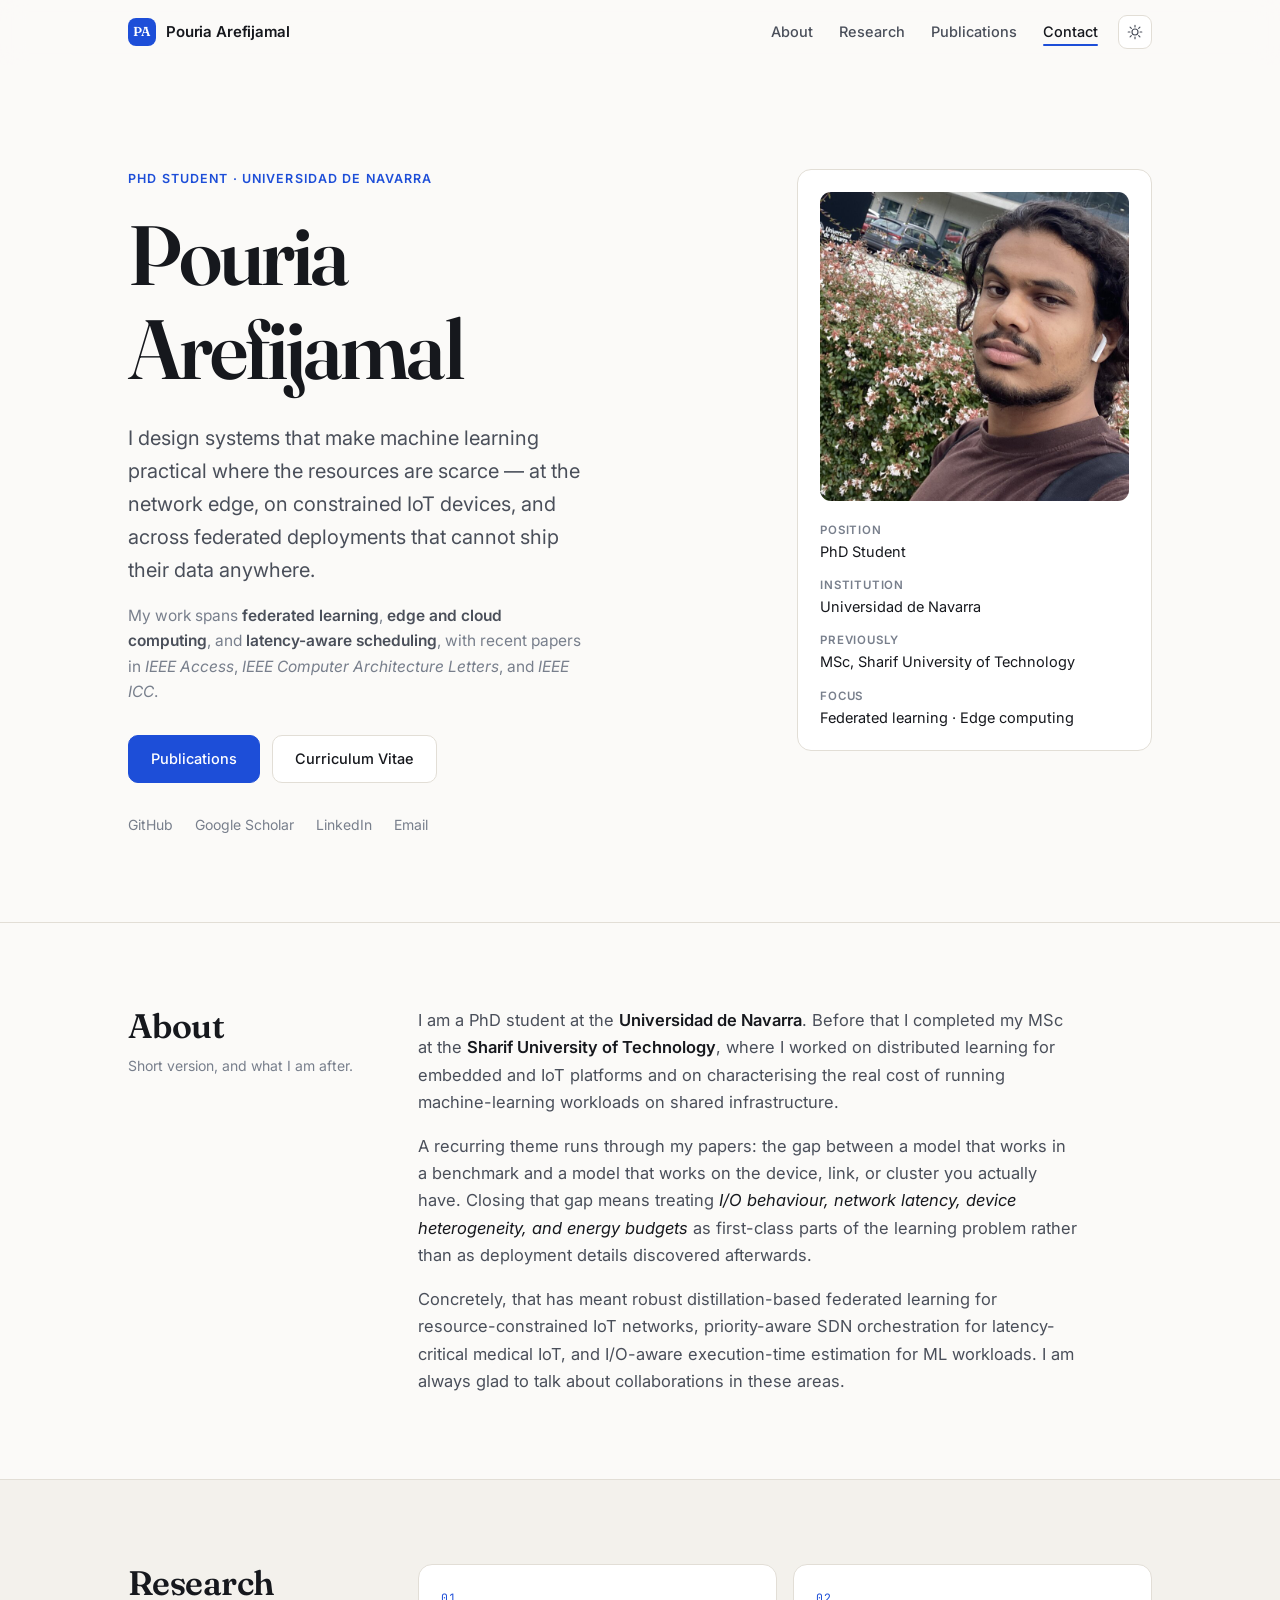
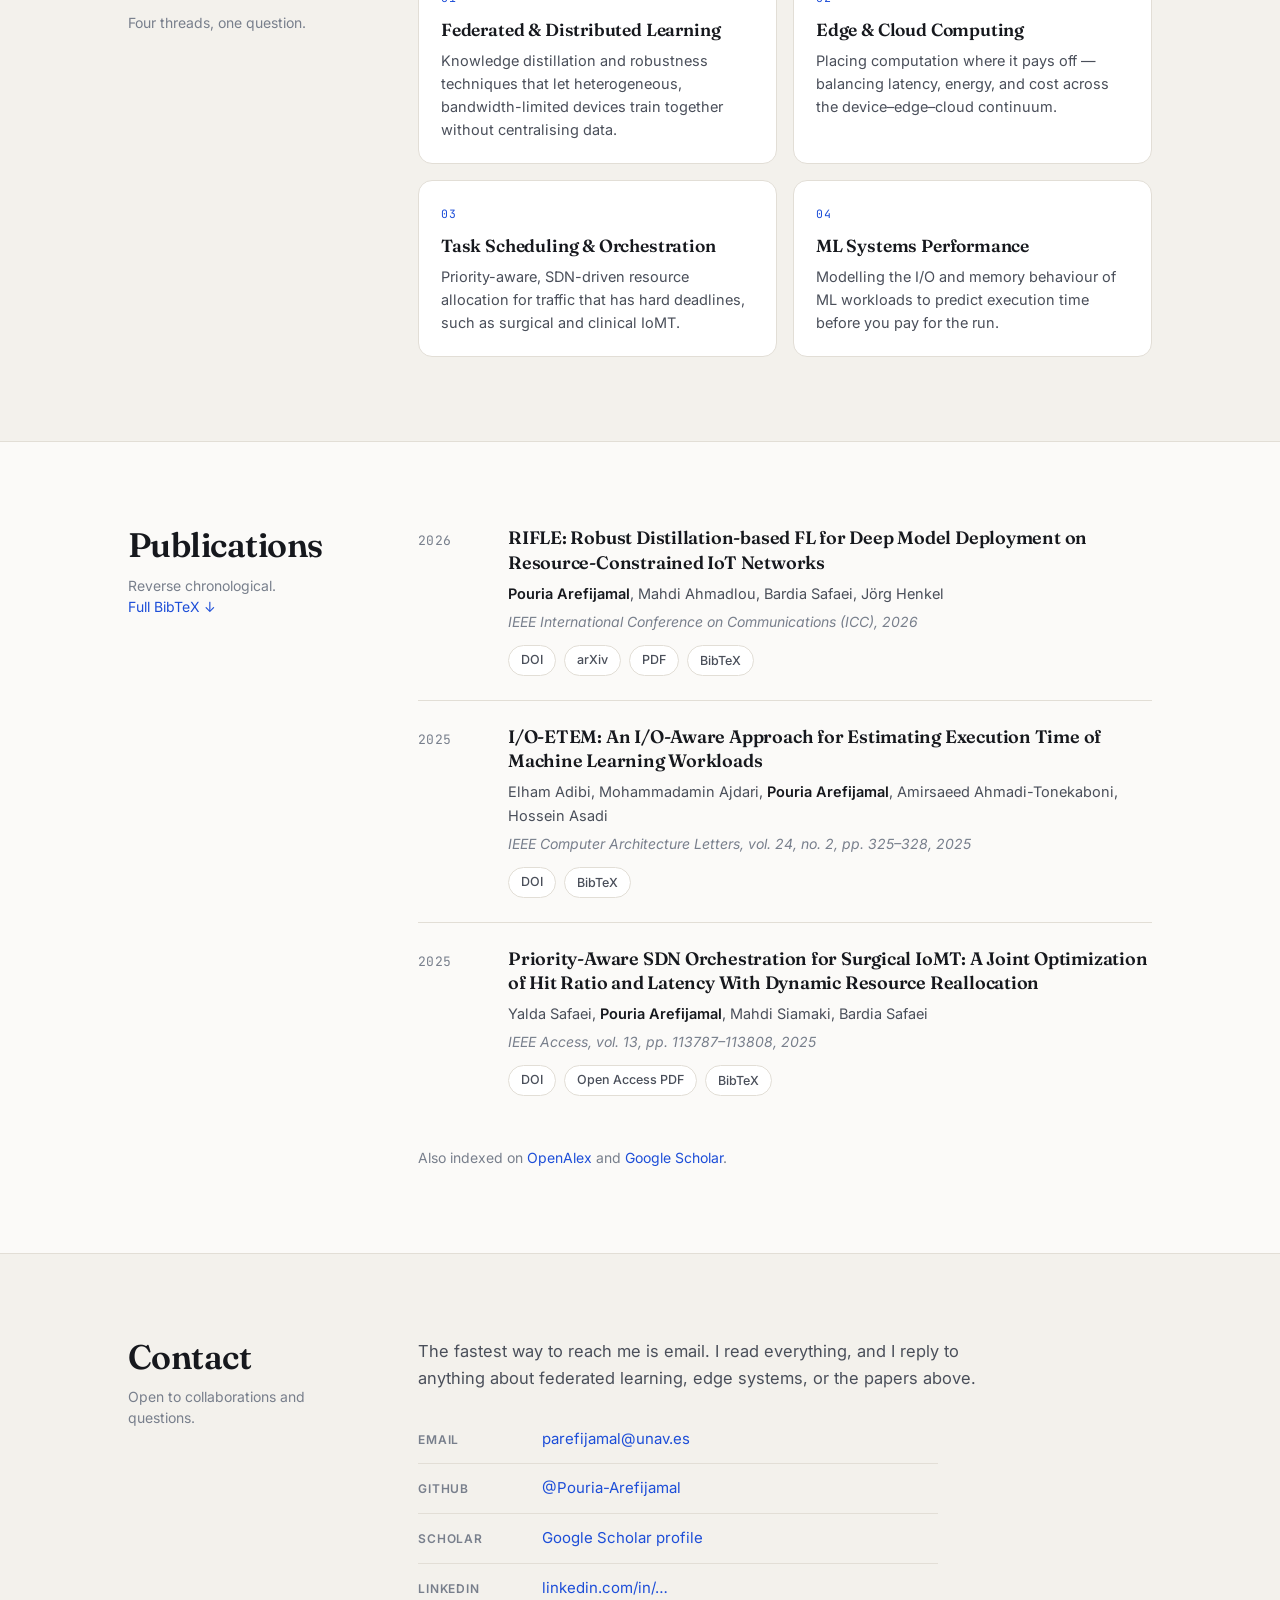
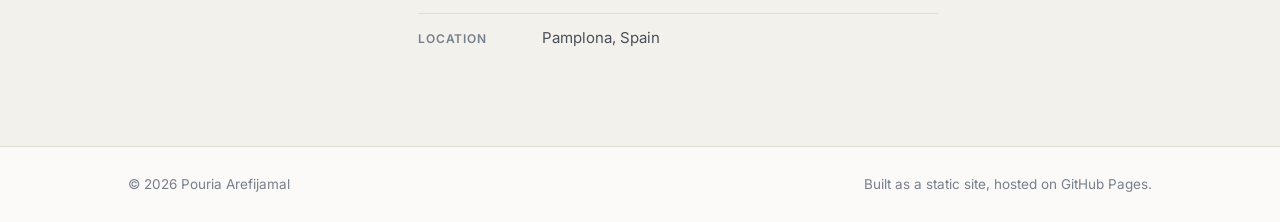
==== commit 6b1aad2b: "Match GitHub handle casing" ====
--- a/index.html
+++ b/index.html
@@ -31,7 +31,7 @@
   "alumniOf": { "@type": "CollegeOrUniversity", "name": "Sharif University of Technology" },
   "url": "https://pouria-arefijamal.github.io/",
   "sameAs": [
-    "https://github.com/pouria-arefijamal",
+    "https://github.com/Pouria-Arefijamal",
     "https://scholar.google.com/citations?user=PLACEHOLDER"
   ],
   "knowsAbout": ["Edge Computing", "Federated Learning", "Cloud Computing", "Task Scheduling", "Internet of Things"]
@@ -81,7 +81,7 @@
         <a class="btn" href="assets/cv.pdf">Curriculum Vitae</a>
       </div>
       <ul class="social">
-        <li><a href="https://github.com/pouria-arefijamal" rel="me noopener" target="_blank">GitHub</a></li>
+        <li><a href="https://github.com/Pouria-Arefijamal" rel="me noopener" target="_blank">GitHub</a></li>
         <li><a href="https://scholar.google.com/citations?user=PLACEHOLDER" rel="me noopener" target="_blank">Google Scholar</a></li>
         <li><a href="https://www.linkedin.com/in/POUR-LINKEDIN-SLUG" rel="me noopener" target="_blank">LinkedIn</a></li>
         <li><a href="mailto:parefijamal@unav.es">Email</a></li>
@@ -271,7 +271,7 @@
       </p>
       <ul class="contact-list">
         <li><span>Email</span><a href="mailto:parefijamal@unav.es">parefijamal@unav.es</a></li>
-        <li><span>GitHub</span><a href="https://github.com/pouria-arefijamal" target="_blank" rel="noopener">@pouria-arefijamal</a></li>
+        <li><span>GitHub</span><a href="https://github.com/Pouria-Arefijamal" target="_blank" rel="noopener">@Pouria-Arefijamal</a></li>
         <li><span>Scholar</span><a href="https://scholar.google.com/citations?user=PLACEHOLDER" target="_blank" rel="noopener">Google Scholar profile</a></li>
         <li><span>LinkedIn</span><a href="https://www.linkedin.com/in/POUR-LINKEDIN-SLUG" target="_blank" rel="noopener">linkedin.com/in/…</a></li>
         <li><span>Location</span><span class="plain">Pamplona, Spain</span></li>
